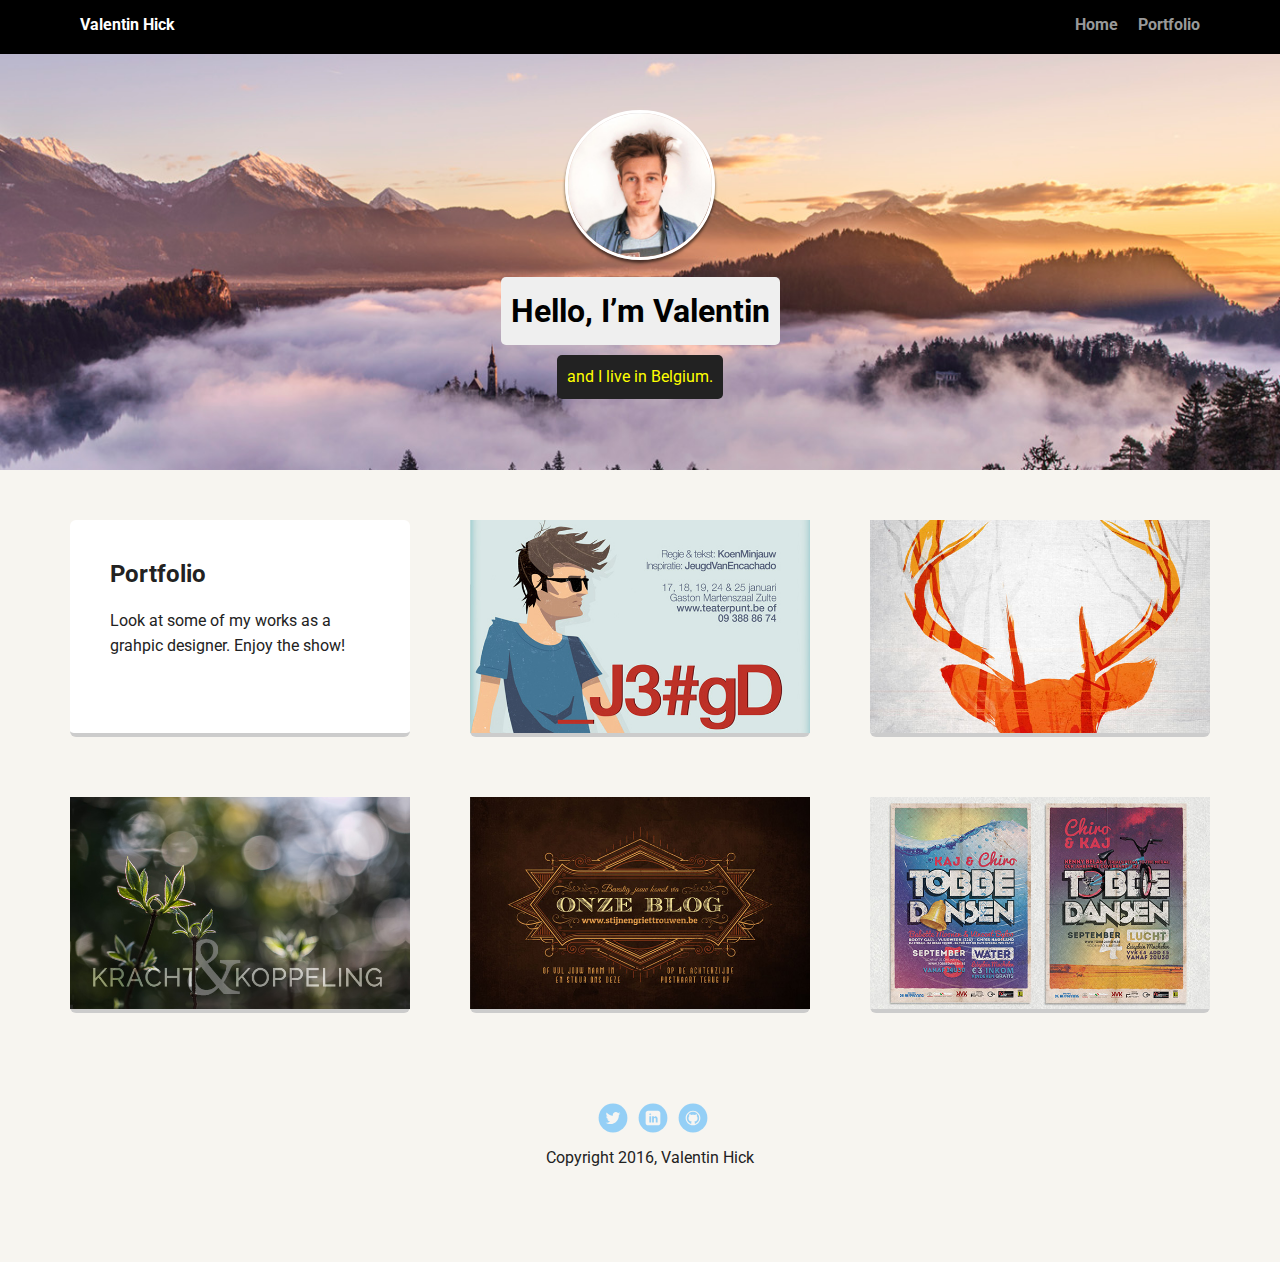
==== portfolio.html @ 2bee0d6d "Created Portfolio page" ====
<!doctype html>
<html lang="en">
<head>
  <meta charset="utf-8">
  <title>Valentin Hick's Portfolio</title>
  <meta name="viewport" content="width=device-width, initial-scale=1.0">
  <link rel="stylesheet" href="styles.css">
  <link href="https://fonts.googleapis.com/css?family=Muli%7CRoboto:400,300,500,700,900" rel="stylesheet"></head>
  <body>

    <div class="main-nav">
        <ul class="nav">
          <li class="name">Valentin Hick</li>
          <li><a href="index.html">Home</a></li>
          <li><a href="portfolio.html">Portfolio</a></li>
        </ul>
    </div>

    <header>
      <img src="images/me.jpg" alt="A picture of Valentin Hick" class="profile-image">
      <h1 class="tag name">Hello, I’m Valentin</h1>
      <p class="tag location">and I live in Belgium.</p>
    </header>

    <main class="flex">
      <div class="card small">
        <h2>Portfolio</h2>
        <p>
          Look at some of my works as a grahpic designer. Enjoy the show!
        </p>
      </div>
      <div class="cardimage">
        <a href="images/portfolio1.jpg">
          <img src="images/portfolio1.jpg" alt="Portfolio piece">
        </a>
      </div>
      <div class="cardimage">
        <a href="images/portfolio6.jpg">
          <img src="images/portfolio6.jpg" alt="Portfolio piece">
        </a>
      </div>
      <div class="cardimage">
        <a href="images/portfolio3.jpg">
          <img src="images/portfolio3.jpg" alt="Portfolio piece">
        </a>
      </div>
      <div class="cardimage">
        <a href="images/portfolio4.jpg">
          <img src="images/portfolio4.jpg" alt="Portfolio piece">
        </a>
      </div>
      <div class="cardimage">
        <a href="images/portfolio5.jpg">
          <img src="images/portfolio5.jpg" alt="Portfolio piece">
        </a>
      </div> 
    </main>
    <footer>
      <ul>
        <li><a href="https://twitter.com/ValentinHick" class="social twitter">Twitter</a></li>
        <li><a href="https://www.linkedin.com/in/valentinhick" class="social linkedin">LinkedIn</a></li>
        <li><a href="https://github.com/PaperZoo" class="social github">Github</a></li>
      </ul>
      <p class="copyright">Copyright 2016, Valentin Hick</p>
    </footer>
  </body>
  </html>
---- styles.css ----
/* Global Layout Set-up */
* { 
  box-sizing: border-box;
}
  
body {
  margin: 0;
  padding: 0;
  text-align: center;
  font-family: 'Roboto', sans-serif;
  color: #222;
  background: #f7f5f0;
}
/* Link Styles */

a {
  text-decoration: none;
  color: #999;
}
a:hover {
  color: #6633ff;
}

/* Section Styles */

.main-nav {
  width: 100%;
  background: black;
  min-height: 30px;
  padding: 10px;
  position: fixed;
  text-align: center;
}
.nav {
  display: flex;
  justify-content: space-around;
  font-weight: 700;
  list-style-type: none;
  margin: 0 auto;
  padding: 0;
}

.nav .name {
    display: block;
    margin-right: auto;
    color: white;
}
.nav li {
  padding: 5px 10px 10px 10px;
}
.nav a {
  transition: all .5s;
}
.nav a:hover {
  color: white
}

header {
  text-align: center;
  background: url('images/mountains.jpg') no-repeat top center ;
  background-size: cover;
  overflow: hidden;
  padding-top: 60px;
}
header {
  line-height: 1.5;
}
header .profile-image {
  margin-top: 50px;
  width: 150px;
  height: 150px;
  border-radius: 50%;
  border: 3px solid white;
  transition: all .5s;
  box-shadow: 0 3px 3px rgba(0, 0, 0, .6);
}
header .profile-image:hover {
  transform: scale(1.2) rotate(5deg);
  box-shadow: 0 0 12px rgba(0, 0, 0, .5);
}
.tag {
  background-color: #efefef;
  color: black;
  padding: 10px;
  border-radius: 5px;
  display: table;
  margin: 10px auto;
} 
.location {
  background-color: #222;
  color: yellow;
}
.card, .card.small, .cardimage {
  margin: 30px;
  padding: 20px 40px 20px;
  max-width: 500px;
  text-align: left;
  background: #fff;
  border-bottom: 4px solid #ccc;
  border-radius: 6px;
  transition: all .5s;
}
.card:hover, .cardimage:hover {
  border-color: #ff99ff;
}
.card img{
  max-width: 120px;
}
.card.small{
  width: 340px;
}
.cardimage{
  width: 340px;
  padding: 0;
}
.cardimage a{
  width: 100%;
  height: 100%;
  margin-bottom: -5px;
  padding: 0;
}
.cardimage img{
  margin-bottom: -4px;
  width: 100%;
}

#hobbies{
  display: table;
  margin: 0 auto;
}

#hobbies img{
  margin: 2px;
}

ul.skills {
  padding: 0;
  text-align: center;
}

.skills li {
  border-radius: 6px;
  display: inline-block;
  background: #ff9904;
  color: white;
  padding: 5px 10px;
  margin: 2px;
}

.skills li:nth-child(odd) {
  background: #0399ff;
}

footer {
  width: 100%;
  min-height: 30px;
  padding: 20px 0 40px 20px;
}

footer .copyright {
  top: -8px;
  font-size: .75em;
}

footer ul {
  list-style-type: none;
  margin: 0;
  padding: 0;
}

footer ul li {
  display: inline-block;
}

a.social {
  display: inline-block;
  text-indent: -9999px;
  margin-left: 5px;
  width: 30px;
  height: 30px;
  background-size: 30px 30px;
  opacity: .4;
  transition: all .5s;
}
a.twitter {
  background-image: url(images/twitter.svg);
}
a.linkedin {
  background-image: url(images/linkedin.svg);
}
a.github {
  background-image: url(images/github.svg);
}
a.social:hover {
  opacity: 1;
}
.clearfix {
  clear: both;
}

/* Styles for larger screens */
@media screen and (min-width: 720px) {
  
  .flex {
      display: -ms-flexbox;      /* TWEENER - IE 10 */
      display: flex;
      flex-wrap: wrap;
      max-width: 1200px;
      -ms-flex-pack: distribute;
      justify-content: space-around;
      margin: 0 auto;
  }

  header {
    min-height: 470px;
  }

  .nav {
    max-width: 1200px;
    padding: 0 30px;
  }


  main {
    padding-top: 20px;
  }

  main p {
    line-height: 1.6em;
  }

  footer {
    font-size: 1.3em;
    max-width: 1200px;
    margin: 40px auto;
  }

}
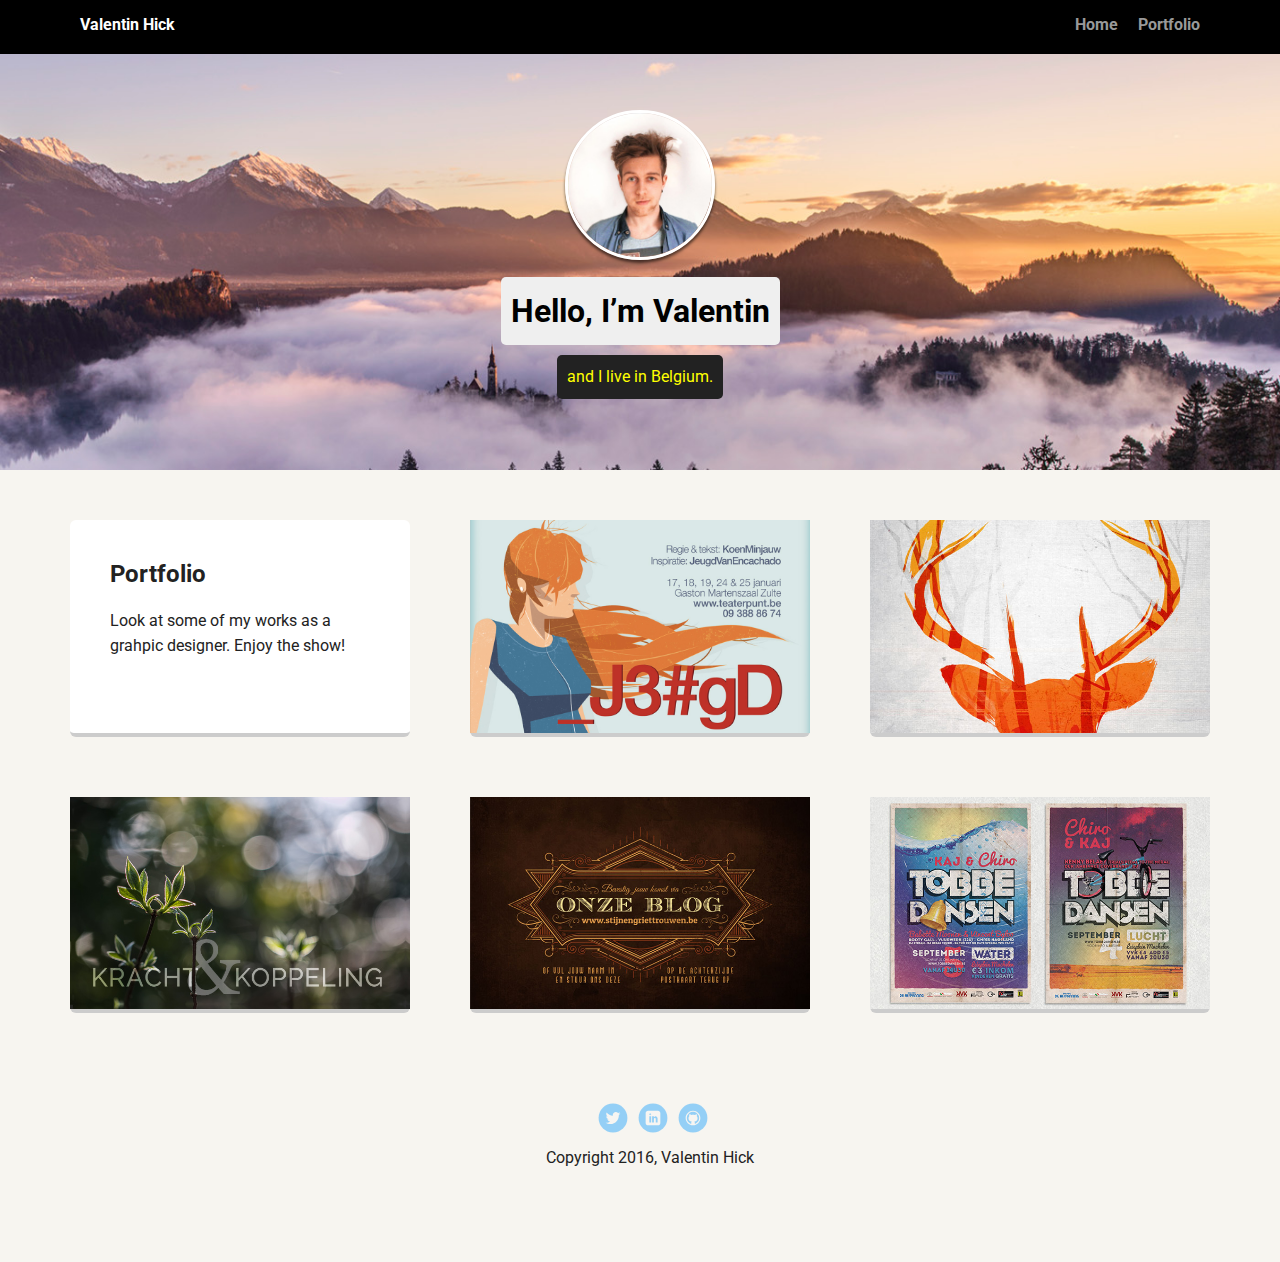
==== commit 2be07f57: "Replaced porfolio image" ====
--- a/portfolio.html
+++ b/portfolio.html
@@ -31,7 +31,7 @@
       </div>
       <div class="cardimage">
         <a href="images/portfolio1.jpg">
-          <img src="images/portfolio1.jpg" alt="Portfolio piece">
+          <img src="images/portfolio2.jpg" alt="Portfolio piece">
         </a>
       </div>
       <div class="cardimage">
